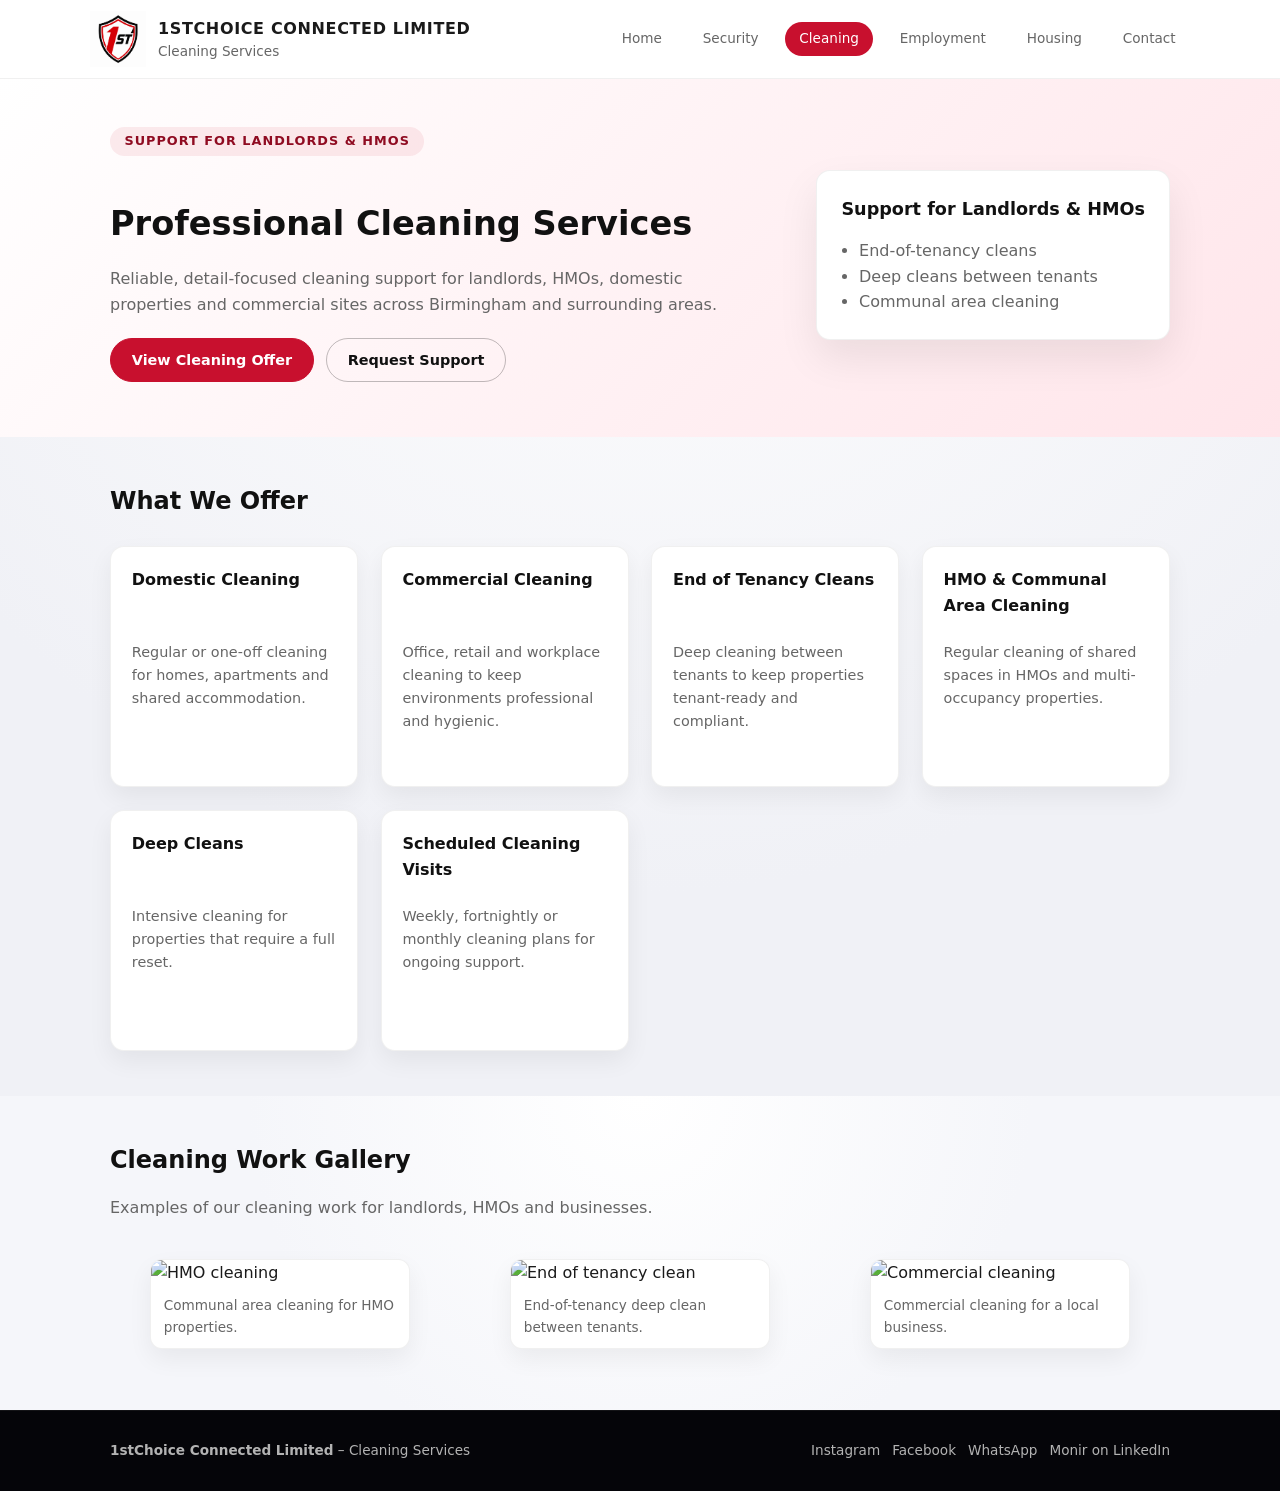
==== cleaning.html @ ad1d6f84 "Revise cleaning services page layout and content Updated cleaning.html to enhance content and struct" ====
<!DOCTYPE html>
<html lang="en">
<head>
    <meta charset="UTF-8">
    <title>Cleaning Services | 1stChoice Connected Limited</title>
    <meta name="viewport" content="width=device-width, initial-scale=1">
    <link rel="stylesheet" href="assets/style.css">
</head>
<body>
<header class="header">
    <div class="container header-inner">
        <a href="index.html" class="brand">
            <img src="assets/images/logo.png" alt="1stChoice Connected Limited Logo" class="brand-logo">
            <div class="brand-text">
                <span class="brand-title">1stChoice Connected Limited</span>
                <span class="brand-subtitle">Cleaning Services</span>
            </div>
        </a>
        <nav class="nav" id="nav">
            <a href="index.html" class="nav-link">Home</a>
            <a href="security.html" class="nav-link">Security</a>
            <a href="cleaning.html" class="nav-link active">Cleaning</a>
            <a href="employment.html" class="nav-link">Employment</a>
            <a href="housing.html" class="nav-link">Housing</a>
            <a href="index.html#contact" class="nav-link">Contact</a>
        </nav>
        <button class="nav-toggle" id="navToggle" aria-label="Toggle navigation">
            <span></span><span></span><span></span>
        </button>
    </div>
</header>

<section class="hero hero-cleaning fade-in">
    <div class="container hero-grid">
        <div class="hero-content">
            <span class="hero-tagline">Support for landlords & HMOs</span>
            <h1>Professional Cleaning Services</h1>
            <p>
                Reliable, detail-focused cleaning support for landlords, HMOs, domestic properties and commercial sites
                across Birmingham and surrounding areas.
            </p>
            <div class="hero-actions">
                <a href="#services" class="btn btn-primary">View Cleaning Offer</a>
                <a href="https://wa.me/447305692969?text=Hello%20I%20would%20like%20to%20discuss%20cleaning%20services" target="_blank" class="btn btn-outline">Request Support</a>
            </div>
        </div>
        <div class="hero-panel">
            <div class="hero-card">
                <h2>Support for Landlords & HMOs</h2>
                <ul>
                    <li>End-of-tenancy cleans</li>
                    <li>Deep cleans between tenants</li>
                    <li>Communal area cleaning</li>
                </ul>
            </div>
        </div>
    </div>
</section>

<section class="section" id="services">
    <div class="container">
        <h2 class="section-title">What We Offer</h2>
        <div class="cards-grid">
            <div class="card card-service">
                <h3>Domestic Cleaning</h3>
                <p>Regular or one-off cleaning for homes, apartments and shared accommodation.</p>
            </div>
            <div class="card card-service">
                <h3>Commercial Cleaning</h3>
                <p>Office, retail and workplace cleaning to keep environments professional and hygienic.</p>
            </div>
            <div class="card card-service">
                <h3>End of Tenancy Cleans</h3>
                <p>Deep cleaning between tenants to keep properties tenant-ready and compliant.</p>
            </div>
            <div class="card card-service">
                <h3>HMO & Communal Area Cleaning</h3>
                <p>Regular cleaning of shared spaces in HMOs and multi-occupancy properties.</p>
            </div>
            <div class="card card-service">
                <h3>Deep Cleans</h3>
                <p>Intensive cleaning for properties that require a full reset.</p>
            </div>
            <div class="card card-service">
                <h3>Scheduled Cleaning Visits</h3>
                <p>Weekly, fortnightly or monthly cleaning plans for ongoing support.</p>
            </div>
        </div>
    </div>
</section>

<section class="section section-alt">
    <div class="container">
        <h2 class="section-title">Cleaning Work Gallery</h2>
        <p class="section-text">Examples of our cleaning work for landlords, HMOs and businesses.</p>

        <div class="gallery-grid">
            <figure class="gallery-item">
                <img src="assets/images/cleaning-hmo-1.jpg" alt="HMO cleaning">
                <figcaption>Communal area cleaning for HMO properties.</figcaption>
            </figure>
            <figure class="gallery-item">
                <img src="assets/images/cleaning-end-tenancy-1.jpg" alt="End of tenancy clean">
                <figcaption>End-of-tenancy deep clean between tenants.</figcaption>
            </figure>
            <figure class="gallery-item">
                <img src="assets/images/cleaning-commercial-1.jpg" alt="Commercial cleaning">
                <figcaption>Commercial cleaning for a local business.</figcaption>
            </figure>
        </div>
    </div>
</section>

<footer class="footer">
    <div class="container footer-inner">
        <div>
            <strong>1stChoice Connected Limited</strong> – Cleaning Services
        </div>
        <div class="footer-links">
            <a href="https://www.instagram.com/1stchoiceconnected" target="_blank">Instagram</a>
            <a href="https://www.facebook.com/share/18r9tC6Mcq/?mibextid=wwXIfr" target="_blank">Facebook</a>
            <a href="https://wa.me/447305692969?text=Hello%20I%20would%20like%20to%20discuss%20cleaning%20services" target="_blank">WhatsApp</a>
            <a href="https://www.linkedin.com/in/monir-s-8a2424201" target="_blank">Monir on LinkedIn</a>
        </div>
    </div>
</footer>

<script src="assets/script.js"></script>
</body>
</html>
---- assets/style.css ----
/* =========================================================
   GLOBAL BASE
========================================================= */
* {
    box-sizing: border-box;
    transition: background-color 0.25s ease,
                color 0.25s ease,
                border-color 0.25s ease,
                box-shadow 0.25s ease,
                transform 0.15s ease;
}

:root {
    --red: #c8102e;
    --red-dark: #8f0b21;
    --black: #111111;
    --white: #ffffff;

    --bg-page: #f5f6fa;
    --bg-panel: #ffffff;
    --text-main: #1a1a1a;
    --text-muted: #666666;
}

/* Body */

body {
    margin: 0;
    font-family: system-ui, -apple-system, BlinkMacSystemFont, "Segoe UI", sans-serif;
    background: radial-gradient(circle at top, #ffffff 0, #f0f1f6 55%);
    color: var(--text-main);
    line-height: 1.6;
}

/* Links */

a {
    color: var(--red);
    text-decoration: none;
}

a:hover {
    text-decoration: underline;
}

/* Layout */

.container {
    width: 100%;
    max-width: 1100px;
    margin: 0 auto;
    padding: 0 1.25rem;
}

/* =========================================================
   HEADER + NAV
========================================================= */

.header {
    position: sticky;
    top: 0;
    z-index: 100;
    background: rgba(255, 255, 255, 0.96);
    backdrop-filter: blur(12px);
    border-bottom: 1px solid rgba(0, 0, 0, 0.06);
}

.header-inner {
    display: flex;
    align-items: center;
    justify-content: space-between;
    padding: 0.7rem 0;
}

.brand {
    display: flex;
    align-items: center;
    gap: 0.75rem;
    color: var(--text-main);
}

.brand-logo {
    height: 56px;
    width: auto;
}

.brand-text {
    display: flex;
    flex-direction: column;
}

.brand-title {
    font-weight: 700;
    font-size: 1rem;
    letter-spacing: 0.04em;
    text-transform: uppercase;
}

.brand-subtitle {
    font-size: 0.85rem;
    color: var(--text-muted);
}

/* Nav */

.nav {
    display: flex;
    gap: 0.75rem;
    align-items: center;
}

.nav-link {
    font-size: 0.85rem;
    padding: 0.4rem 0.9rem;
    border-radius: 999px;
    color: var(--text-muted);
}

.nav-link:hover {
    background: rgba(200, 16, 46, 0.08);
    color: var(--black);
    box-shadow: 0 4px 12px rgba(0, 0, 0, 0.06);
}

.nav-link.active {
    background: var(--red);
    color: #fff;
}

/* Nav toggle (mobile) */

.nav-toggle {
    display: none;
    width: 32px;
    height: 28px;
    border: none;
    background: none;
    padding: 0;
    cursor: pointer;
}

.nav-toggle span {
    display: block;
    height: 2px;
    background: var(--black);
    margin: 5px 0;
    border-radius: 999px;
}

/* =========================================================
   HERO
========================================================= */

.hero {
    padding: 3rem 0 3.4rem;
}

.hero-home {
    background: radial-gradient(circle at top left, #ffffff 0, #f5f6fa 55%);
}

.hero-security,
.hero-cleaning,
.hero-employment,
.hero-housing {
    background: linear-gradient(135deg, #ffffff, #ffe5ea);
}

.hero-grid {
    display: grid;
    grid-template-columns: minmax(0, 2fr) minmax(0, 1.3fr);
    gap: 2rem;
    align-items: center;
}

.hero-tagline {
    display: inline-block;
    margin-bottom: 0.8rem;
    padding: 0.25rem 0.9rem;
    border-radius: 999px;
    background: rgba(200, 16, 46, 0.08);
    color: var(--red-dark);
    font-size: 0.8rem;
    font-weight: 600;
    text-transform: uppercase;
    letter-spacing: 0.08em;
}

.hero-content h1 {
    font-size: 2.1rem;
    margin-bottom: 0.7rem;
    color: var(--black);
}

.hero-content p {
    color: var(--text-muted);
    margin-bottom: 1.3rem;
}

.hero-actions {
    display: flex;
    flex-wrap: wrap;
    gap: 0.75rem;
}

.hero-panel {
    display: flex;
    justify-content: flex-end;
}

.hero-card {
    background: var(--bg-panel);
    border-radius: 14px;
    padding: 1.5rem;
    border: 1px solid rgba(0, 0, 0, 0.06);
    box-shadow: 0 18px 40px rgba(0, 0, 0, 0.08);
    animation: floatCard 6s ease-in-out infinite;
}

.hero-card h2 {
    margin-top: 0;
    font-size: 1.1rem;
    color: var(--black);
}

.hero-card ul {
    padding-left: 1.1rem;
    margin: 0.5rem 0 0;
    color: var(--text-muted);
}

/* =========================================================
   BUTTONS
========================================================= */

.btn {
    display: inline-flex;
    align-items: center;
    justify-content: center;
    padding: 0.6rem 1.3rem;
    border-radius: 999px;
    font-size: 0.9rem;
    font-weight: 600;
    border: 1px solid transparent;
    cursor: pointer;
    text-decoration: none;
}

.btn-primary {
    background: var(--red);
    color: #fff;
    border-color: var(--red);
}

.btn-primary:hover {
    background: var(--red-dark);
    border-color: var(--red-dark);
    transform: translateY(-1px);
    box-shadow: 0 10px 24px rgba(200, 16, 46, 0.35);
}

.btn-outline {
    background: transparent;
    color: var(--black);
    border-color: rgba(0, 0, 0, 0.25);
}

.btn-outline:hover {
    background: rgba(0, 0, 0, 0.04);
}

/* =========================================================
   SECTIONS
========================================================= */

.section {
    padding: 2.8rem 0;
}

.section-alt {
    background: radial-gradient(circle at top, #ffffff 0, #f5f6fa 55%);
}

.section-contact {
    background: radial-gradient(circle at bottom, #ffffff 0, #f5f6fa 55%);
}

.section-title {
    margin-top: 0;
    margin-bottom: 0.9rem;
    font-size: 1.5rem;
    color: var(--black);
}

.section-subtitle {
    margin-top: 0;
    margin-bottom: 0.6rem;
    font-size: 1.15rem;
    color: var(--black);
}

.section-text {
    color: var(--text-muted);
    max-width: 720px;
}

/* =========================================================
   CARDS + CORE SERVICES
========================================================= */

.cards-grid {
    display: grid;
    grid-template-columns: repeat(auto-fit, minmax(240px, 1fr));
    gap: 1.4rem;
    margin-top: 1.6rem;
}

.card {
    background: var(--bg-panel);
    border-radius: 14px;
    padding: 1.3rem;
    border: 1px solid rgba(0, 0, 0, 0.06);
    box-shadow: 0 10px 24px rgba(0, 0, 0, 0.06);
}

.card-service {
    position: relative;
    display: flex;
    flex-direction: column;
    justify-content: space-between;
    min-height: 220px;
}

.card-service h3 {
    margin-top: 0;
    margin-bottom: 0.5rem;
    font-size: 1rem;
    color: var(--black);
}

.card-service p {
    color: var(--text-muted);
    font-size: 0.9rem;
    min-height: 110px;
}

.card:hover {
    transform: translateY(-3px);
    box-shadow: 0 18px 40px rgba(0, 0, 0, 0.12);
    border-color: var(--red);
}

.card-tag {
    position: absolute;
    top: 0.9rem;
    right: 0.9rem;
    font-size: 0.7rem;
    text-transform: uppercase;
    letter-spacing: 0.08em;
    padding: 0.2rem 0.6rem;
    border-radius: 999px;
    background: rgba(200, 16, 46, 0.08);
    color: var(--red-dark);
}

.card-link {
    display: inline-block;
    margin-top: 0.8rem;
    font-size: 0.85rem;
    font-weight: 600;
    color: var(--red);
}

/* =========================================================
   LISTS + COLUMNS
========================================================= */

.columns {
    display: grid;
    grid-template-columns: repeat(auto-fit, minmax(260px, 1fr));
    gap: 1.4rem;
}

.check-list {
    list-style: none;
    padding-left: 0;
    margin: 0.4rem 0 0;
}

.check-list li {
    position: relative;
    padding-left: 1.4rem;
    margin-bottom: 0.4rem;
    color: var(--text-muted);
}

.check-list li::before {
    content: "✓";
    position: absolute;
    left: 0;
    top: 0;
    color: var(--red);
    font-weight: 700;
}

/* =========================================================
   CONTACT GRID + FORM
========================================================= */

.contact-grid {
    display: grid;
    grid-template-columns: minmax(0, 1.4fr) minmax(0, 1.2fr);
    gap: 2rem;
    align-items: flex-start;
}

.contact-list {
    list-style: none;
    padding-left: 0;
    margin-top: 0.6rem;
}

.contact-list li {
    margin-bottom: 0.4rem;
    color: var(--text-muted);
}

.contact-form label {
    display: block;
    font-size: 0.85rem;
    margin-bottom: 0.7rem;
    color: var(--text-muted);
}

.contact-form input,
.contact-form select,
.contact-form textarea {
    width: 100%;
    padding: 0.5rem 0.7rem;
    border-radius: 8px;
    border: 1px solid rgba(0, 0, 0, 0.12);
    background: #ffffff;
    color: var(--text-main);
    font-size: 0.9rem;
    margin-top: 0.2rem;
}

.contact-form textarea {
    resize: vertical;
}

/* =========================================================
   GALLERY
========================================================= */

.gallery-grid {
    display: grid;
    grid-template-columns: repeat(auto-fit, minmax(230px, 1fr));
    gap: 1.25rem;
    margin-top: 1.4rem;
}

.gallery-item {
    background: var(--bg-panel);
    border-radius: 12px;
    overflow: hidden;
    border: 1px solid rgba(0, 0, 0, 0.06);
    box-shadow: 0 10px 24px rgba(0, 0, 0, 0.06);
}

.gallery-item img {
    width: 100%;
    display: block;
}

.gallery-item figcaption {
    padding: 0.6rem 0.8rem;
    font-size: 0.85rem;
    color: var(--text-muted);
}

/* =========================================================
   REVIEWS
========================================================= */

.reviews-grid {
    display: grid;
    grid-template-columns: repeat(auto-fit, minmax(240px, 1fr));
    gap: 1.4rem;
    margin-top: 1.6rem;
}

.review-card {
    background: var(--bg-panel);
    border-radius: 12px;
    padding: 1.2rem;
    border: 1px solid rgba(0, 0, 0, 0.06);
    box-shadow: 0 10px 24px rgba(0, 0, 0, 0.06);
    display: block;
    text-decoration: none;
}

.review-card:hover {
    transform: translateY(-3px);
    box-shadow: 0 18px 40px rgba(0, 0, 0, 0.12);
    border-color: var(--red);
}

.review-stars {
    font-size: 1.1rem;
    color: #ffd700;
    margin-bottom: 0.4rem;
}

.review-text {
    color: var(--text-muted);
    font-size: 0.9rem;
    margin-bottom: 0.6rem;
}

.review-author {
    font-size: 0.85rem;
    color: var(--text-main);
    opacity: 0.85;
}

/* =========================================================
   FOOTER
========================================================= */

.footer {
    background: #050509;
    border-top: 1px solid rgba(255, 255, 255, 0.06);
    padding: 1.8rem 0;
    font-size: 0.85rem;
}

.footer-inner {
    display: flex;
    align-items: center;
    justify-content: space-between;
    gap: 1rem;
    color: #b3b3b3;
}

.footer-links {
    display: flex;
    flex-wrap: wrap;
    gap: 0.75rem;
}

.footer-links a {
    color: #b3b3b3;
    font-size: 0.85rem;
}

/* =========================================================
   ANIMATIONS
========================================================= */

.fade-in {
    opacity: 0;
    transform: translateY(20px);
    animation: fadeInUp 0.8s ease forwards;
}

@keyframes fadeInUp {
    to {
        opacity: 1;
        transform: translateY(0);
    }
}

@keyframes floatCard {
    0% { transform: translateY(0); }
    50% { transform: translateY(-4px); }
    100% { transform: translateY(0); }
}

/* =========================================================
   RESPONSIVE
========================================================= */

@media (max-width: 900px) {
    .hero-grid {
        grid-template-columns: 1fr;
    }

    .hero-panel {
        justify-content: flex-start;
        margin-top: 1.4rem;
    }

    .contact-grid {
        grid-template-columns: 1fr;
    }

    .footer-inner {
        flex-direction: column;
        align-items: flex-start;
    }
}

@media (max-width: 720px) {
    .nav {
        position: absolute;
        top: 56px;
        right: 0;
        background: rgba(255, 255, 255, 0.98);
        flex-direction: column;
        padding: 0.6rem 1rem 0.8rem;
        display: none;
        box-shadow: 0 10px 24px rgba(0, 0, 0, 0.12);
    }

    .nav.open {
        display: flex;
    }

    .nav-toggle {
        display: inline-block;
    }
}
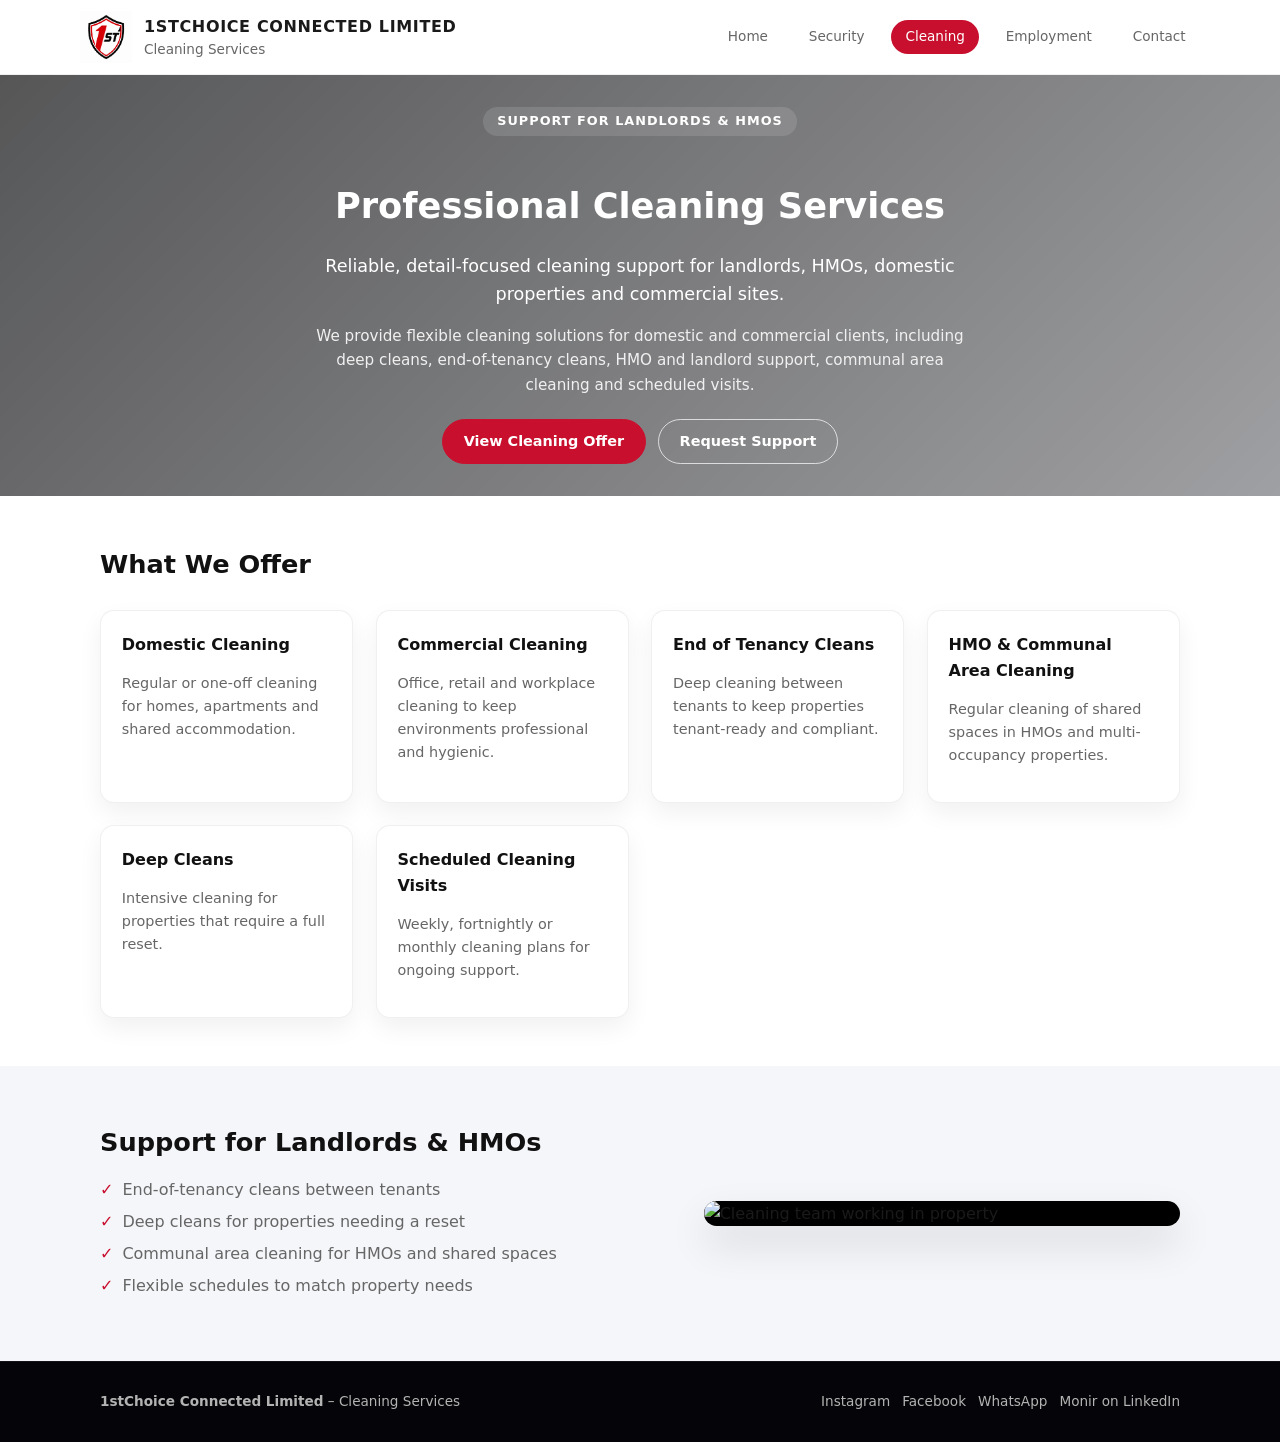
==== commit d41b1536: "Revamp cleaning.html layout and content Updated the cleaning.html file to enhance the layout and con" ====
--- a/cleaning.html
+++ b/cleaning.html
@@ -21,7 +21,6 @@
             <a href="security.html" class="nav-link">Security</a>
             <a href="cleaning.html" class="nav-link active">Cleaning</a>
             <a href="employment.html" class="nav-link">Employment</a>
-            <a href="housing.html" class="nav-link">Housing</a>
             <a href="index.html#contact" class="nav-link">Contact</a>
         </nav>
         <button class="nav-toggle" id="navToggle" aria-label="Toggle navigation">
@@ -30,34 +29,24 @@
     </div>
 </header>
 
-<section class="hero hero-cleaning fade-in">
-    <div class="container hero-grid">
-        <div class="hero-content">
-            <span class="hero-tagline">Support for landlords & HMOs</span>
-            <h1>Professional Cleaning Services</h1>
-            <p>
-                Reliable, detail-focused cleaning support for landlords, HMOs, domestic properties and commercial sites
-                across Birmingham and surrounding areas.
-            </p>
-            <div class="hero-actions">
-                <a href="#services" class="btn btn-primary">View Cleaning Offer</a>
-                <a href="https://wa.me/447305692969?text=Hello%20I%20would%20like%20to%20discuss%20cleaning%20services" target="_blank" class="btn btn-outline">Request Support</a>
-            </div>
-        </div>
-        <div class="hero-panel">
-            <div class="hero-card">
-                <h2>Support for Landlords & HMOs</h2>
-                <ul>
-                    <li>End-of-tenancy cleans</li>
-                    <li>Deep cleans between tenants</li>
-                    <li>Communal area cleaning</li>
-                </ul>
-            </div>
+<section class="hero-banner fade-in" style="background-image: url('assets/images/cleaning-hero.jpg');">
+    <div class="hero-overlay"></div>
+    <div class="hero-content">
+        <span class="hero-tagline">Support for landlords & HMOs</span>
+        <h1 class="hero-title">Professional Cleaning Services</h1>
+        <p class="hero-subtitle">Reliable, detail-focused cleaning support for landlords, HMOs, domestic properties and commercial sites.</p>
+        <p class="hero-text">
+            We provide flexible cleaning solutions for domestic and commercial clients, including deep cleans, end-of-tenancy
+            cleans, HMO and landlord support, communal area cleaning and scheduled visits.
+        </p>
+        <div class="hero-actions">
+            <a href="#services" class="btn btn-primary">View Cleaning Offer</a>
+            <a href="https://wa.me/447305692969?text=Hello%20I%20would%20like%20to%20discuss%20cleaning%20services" target="_blank" class="btn btn-outline">Request Support</a>
         </div>
     </div>
 </section>
 
-<section class="section" id="services">
+<section class="section section-light" id="services">
     <div class="container">
         <h2 class="section-title">What We Offer</h2>
         <div class="cards-grid">
@@ -89,24 +78,19 @@
     </div>
 </section>
 
-<section class="section section-alt">
-    <div class="container">
-        <h2 class="section-title">Cleaning Work Gallery</h2>
-        <p class="section-text">Examples of our cleaning work for landlords, HMOs and businesses.</p>
-
-        <div class="gallery-grid">
-            <figure class="gallery-item">
-                <img src="assets/images/cleaning-hmo-1.jpg" alt="HMO cleaning">
-                <figcaption>Communal area cleaning for HMO properties.</figcaption>
-            </figure>
-            <figure class="gallery-item">
-                <img src="assets/images/cleaning-end-tenancy-1.jpg" alt="End of tenancy clean">
-                <figcaption>End-of-tenancy deep clean between tenants.</figcaption>
-            </figure>
-            <figure class="gallery-item">
-                <img src="assets/images/cleaning-commercial-1.jpg" alt="Commercial cleaning">
-                <figcaption>Commercial cleaning for a local business.</figcaption>
-            </figure>
+<section class="section section-soft">
+    <div class="container banner-block">
+        <div class="banner-text">
+            <h2 class="section-title">Support for Landlords & HMOs</h2>
+            <ul class="check-list">
+                <li>End-of-tenancy cleans between tenants</li>
+                <li>Deep cleans for properties needing a reset</li>
+                <li>Communal area cleaning for HMOs and shared spaces</li>
+                <li>Flexible schedules to match property needs</li>
+            </ul>
+        </div>
+        <div class="banner-image">
+            <img src="assets/images/cleaning-main.jpg" alt="Cleaning team working in property">
         </div>
     </div>
 </section>
--- a/assets/style.css
+++ b/assets/style.css
@@ -22,17 +22,13 @@
     --text-muted: #666666;
 }
 
-/* Body */
-
 body {
     margin: 0;
     font-family: system-ui, -apple-system, BlinkMacSystemFont, "Segoe UI", sans-serif;
-    background: radial-gradient(circle at top, #ffffff 0, #f0f1f6 55%);
+    background: #f5f6fa;
     color: var(--text-main);
     line-height: 1.6;
 }
-
-/* Links */
 
 a {
     color: var(--red);
@@ -43,11 +39,9 @@
     text-decoration: underline;
 }
 
-/* Layout */
-
 .container {
     width: 100%;
-    max-width: 1100px;
+    max-width: 1120px;
     margin: 0 auto;
     padding: 0 1.25rem;
 }
@@ -80,7 +74,7 @@
 }
 
 .brand-logo {
-    height: 56px;
+    height: 52px;
     width: auto;
 }
 
@@ -101,8 +95,6 @@
     color: var(--text-muted);
 }
 
-/* Nav */
-
 .nav {
     display: flex;
     gap: 0.75rem;
@@ -126,8 +118,6 @@
     background: var(--red);
     color: #fff;
 }
-
-/* Nav toggle (mobile) */
 
 .nav-toggle {
     display: none;
@@ -148,29 +138,33 @@
 }
 
 /* =========================================================
-   HERO
-========================================================= */
-
-.hero {
-    padding: 3rem 0 3.4rem;
-}
-
-.hero-home {
-    background: radial-gradient(circle at top left, #ffffff 0, #f5f6fa 55%);
-}
-
-.hero-security,
-.hero-cleaning,
-.hero-employment,
-.hero-housing {
-    background: linear-gradient(135deg, #ffffff, #ffe5ea);
-}
-
-.hero-grid {
-    display: grid;
-    grid-template-columns: minmax(0, 2fr) minmax(0, 1.3fr);
-    gap: 2rem;
-    align-items: center;
+   HERO BANNER (GODADDY STYLE)
+========================================================= */
+
+.hero-banner {
+    position: relative;
+    width: 100%;
+    min-height: 380px;
+    background-image: url("assets/images/hero-main.jpg"); /* YOU WILL REPLACE THIS IMAGE */
+    background-size: cover;
+    background-position: center;
+    display: flex;
+    align-items: center;
+    justify-content: center;
+    color: #ffffff;
+}
+
+.hero-overlay {
+    position: absolute;
+    inset: 0;
+    background: linear-gradient(135deg, rgba(0, 0, 0, 0.65), rgba(0, 0, 0, 0.35));
+}
+
+.hero-content {
+    position: relative;
+    max-width: 720px;
+    text-align: center;
+    padding: 2rem 1.5rem;
 }
 
 .hero-tagline {
@@ -178,55 +172,35 @@
     margin-bottom: 0.8rem;
     padding: 0.25rem 0.9rem;
     border-radius: 999px;
-    background: rgba(200, 16, 46, 0.08);
-    color: var(--red-dark);
+    background: rgba(255, 255, 255, 0.12);
+    color: #ffffff;
     font-size: 0.8rem;
     font-weight: 600;
     text-transform: uppercase;
     letter-spacing: 0.08em;
 }
 
-.hero-content h1 {
-    font-size: 2.1rem;
-    margin-bottom: 0.7rem;
-    color: var(--black);
-}
-
-.hero-content p {
-    color: var(--text-muted);
-    margin-bottom: 1.3rem;
+.hero-title {
+    font-size: 2.2rem;
+    margin-bottom: 0.4rem;
+}
+
+.hero-subtitle {
+    font-size: 1.1rem;
+    margin-bottom: 1rem;
+}
+
+.hero-text {
+    font-size: 0.95rem;
+    margin-bottom: 1.4rem;
+    color: #f0f0f0;
 }
 
 .hero-actions {
     display: flex;
     flex-wrap: wrap;
+    justify-content: center;
     gap: 0.75rem;
-}
-
-.hero-panel {
-    display: flex;
-    justify-content: flex-end;
-}
-
-.hero-card {
-    background: var(--bg-panel);
-    border-radius: 14px;
-    padding: 1.5rem;
-    border: 1px solid rgba(0, 0, 0, 0.06);
-    box-shadow: 0 18px 40px rgba(0, 0, 0, 0.08);
-    animation: floatCard 6s ease-in-out infinite;
-}
-
-.hero-card h2 {
-    margin-top: 0;
-    font-size: 1.1rem;
-    color: var(--black);
-}
-
-.hero-card ul {
-    padding-left: 1.1rem;
-    margin: 0.5rem 0 0;
-    color: var(--text-muted);
 }
 
 /* =========================================================
@@ -261,12 +235,12 @@
 
 .btn-outline {
     background: transparent;
-    color: var(--black);
-    border-color: rgba(0, 0, 0, 0.25);
+    color: #ffffff;
+    border-color: rgba(255, 255, 255, 0.7);
 }
 
 .btn-outline:hover {
-    background: rgba(0, 0, 0, 0.04);
+    background: rgba(255, 255, 255, 0.12);
 }
 
 /* =========================================================
@@ -274,21 +248,21 @@
 ========================================================= */
 
 .section {
-    padding: 2.8rem 0;
-}
-
-.section-alt {
-    background: radial-gradient(circle at top, #ffffff 0, #f5f6fa 55%);
-}
-
-.section-contact {
-    background: radial-gradient(circle at bottom, #ffffff 0, #f5f6fa 55%);
+    padding: 3rem 0;
+}
+
+.section-light {
+    background: #ffffff;
+}
+
+.section-soft {
+    background: #f5f6fa;
 }
 
 .section-title {
     margin-top: 0;
     margin-bottom: 0.9rem;
-    font-size: 1.5rem;
+    font-size: 1.6rem;
     color: var(--black);
 }
 
@@ -301,11 +275,42 @@
 
 .section-text {
     color: var(--text-muted);
-    max-width: 720px;
-}
-
-/* =========================================================
-   CARDS + CORE SERVICES
+    max-width: 760px;
+}
+
+/* =========================================================
+   IMAGE + TEXT BLOCKS (CORPORATE STYLE)
+========================================================= */
+
+.banner-block {
+    display: grid;
+    grid-template-columns: minmax(0, 1.2fr) minmax(0, 1fr);
+    gap: 2rem;
+    align-items: center;
+}
+
+.banner-block.reverse {
+    grid-template-columns: minmax(0, 1fr) minmax(0, 1.2fr);
+}
+
+.banner-image {
+    border-radius: 16px;
+    overflow: hidden;
+    box-shadow: 0 18px 40px rgba(0, 0, 0, 0.12);
+    background: #000;
+}
+
+.banner-image img {
+    width: 100%;
+    display: block;
+}
+
+.banner-text {
+    padding: 0.5rem 0;
+}
+
+/* =========================================================
+   SERVICE CARDS
 ========================================================= */
 
 .cards-grid {
@@ -323,14 +328,6 @@
     box-shadow: 0 10px 24px rgba(0, 0, 0, 0.06);
 }
 
-.card-service {
-    position: relative;
-    display: flex;
-    flex-direction: column;
-    justify-content: space-between;
-    min-height: 220px;
-}
-
 .card-service h3 {
     margin-top: 0;
     margin-bottom: 0.5rem;
@@ -341,7 +338,6 @@
 .card-service p {
     color: var(--text-muted);
     font-size: 0.9rem;
-    min-height: 110px;
 }
 
 .card:hover {
@@ -350,36 +346,9 @@
     border-color: var(--red);
 }
 
-.card-tag {
-    position: absolute;
-    top: 0.9rem;
-    right: 0.9rem;
-    font-size: 0.7rem;
-    text-transform: uppercase;
-    letter-spacing: 0.08em;
-    padding: 0.2rem 0.6rem;
-    border-radius: 999px;
-    background: rgba(200, 16, 46, 0.08);
-    color: var(--red-dark);
-}
-
-.card-link {
-    display: inline-block;
-    margin-top: 0.8rem;
-    font-size: 0.85rem;
-    font-weight: 600;
-    color: var(--red);
-}
-
-/* =========================================================
-   LISTS + COLUMNS
-========================================================= */
-
-.columns {
-    display: grid;
-    grid-template-columns: repeat(auto-fit, minmax(260px, 1fr));
-    gap: 1.4rem;
-}
+/* =========================================================
+   CHECK LISTS
+========================================================= */
 
 .check-list {
     list-style: none;
@@ -404,12 +373,12 @@
 }
 
 /* =========================================================
-   CONTACT GRID + FORM
+   CONTACT + FORM
 ========================================================= */
 
 .contact-grid {
     display: grid;
-    grid-template-columns: minmax(0, 1.4fr) minmax(0, 1.2fr);
+    grid-template-columns: minmax(0, 1.3fr) minmax(0, 1.1fr);
     gap: 2rem;
     align-items: flex-start;
 }
@@ -450,37 +419,7 @@
 }
 
 /* =========================================================
-   GALLERY
-========================================================= */
-
-.gallery-grid {
-    display: grid;
-    grid-template-columns: repeat(auto-fit, minmax(230px, 1fr));
-    gap: 1.25rem;
-    margin-top: 1.4rem;
-}
-
-.gallery-item {
-    background: var(--bg-panel);
-    border-radius: 12px;
-    overflow: hidden;
-    border: 1px solid rgba(0, 0, 0, 0.06);
-    box-shadow: 0 10px 24px rgba(0, 0, 0, 0.06);
-}
-
-.gallery-item img {
-    width: 100%;
-    display: block;
-}
-
-.gallery-item figcaption {
-    padding: 0.6rem 0.8rem;
-    font-size: 0.85rem;
-    color: var(--text-muted);
-}
-
-/* =========================================================
-   REVIEWS
+   REVIEWS (CARDS)
 ========================================================= */
 
 .reviews-grid {
@@ -571,24 +510,14 @@
     }
 }
 
-@keyframes floatCard {
-    0% { transform: translateY(0); }
-    50% { transform: translateY(-4px); }
-    100% { transform: translateY(0); }
-}
-
 /* =========================================================
    RESPONSIVE
 ========================================================= */
 
 @media (max-width: 900px) {
-    .hero-grid {
+    .banner-block,
+    .banner-block.reverse {
         grid-template-columns: 1fr;
-    }
-
-    .hero-panel {
-        justify-content: flex-start;
-        margin-top: 1.4rem;
     }
 
     .contact-grid {
@@ -620,4 +549,12 @@
     .nav-toggle {
         display: inline-block;
     }
-}
+
+    .hero-content {
+        padding: 1.5rem 1rem;
+    }
+
+    .hero-title {
+        font-size: 1.8rem;
+    }
+}
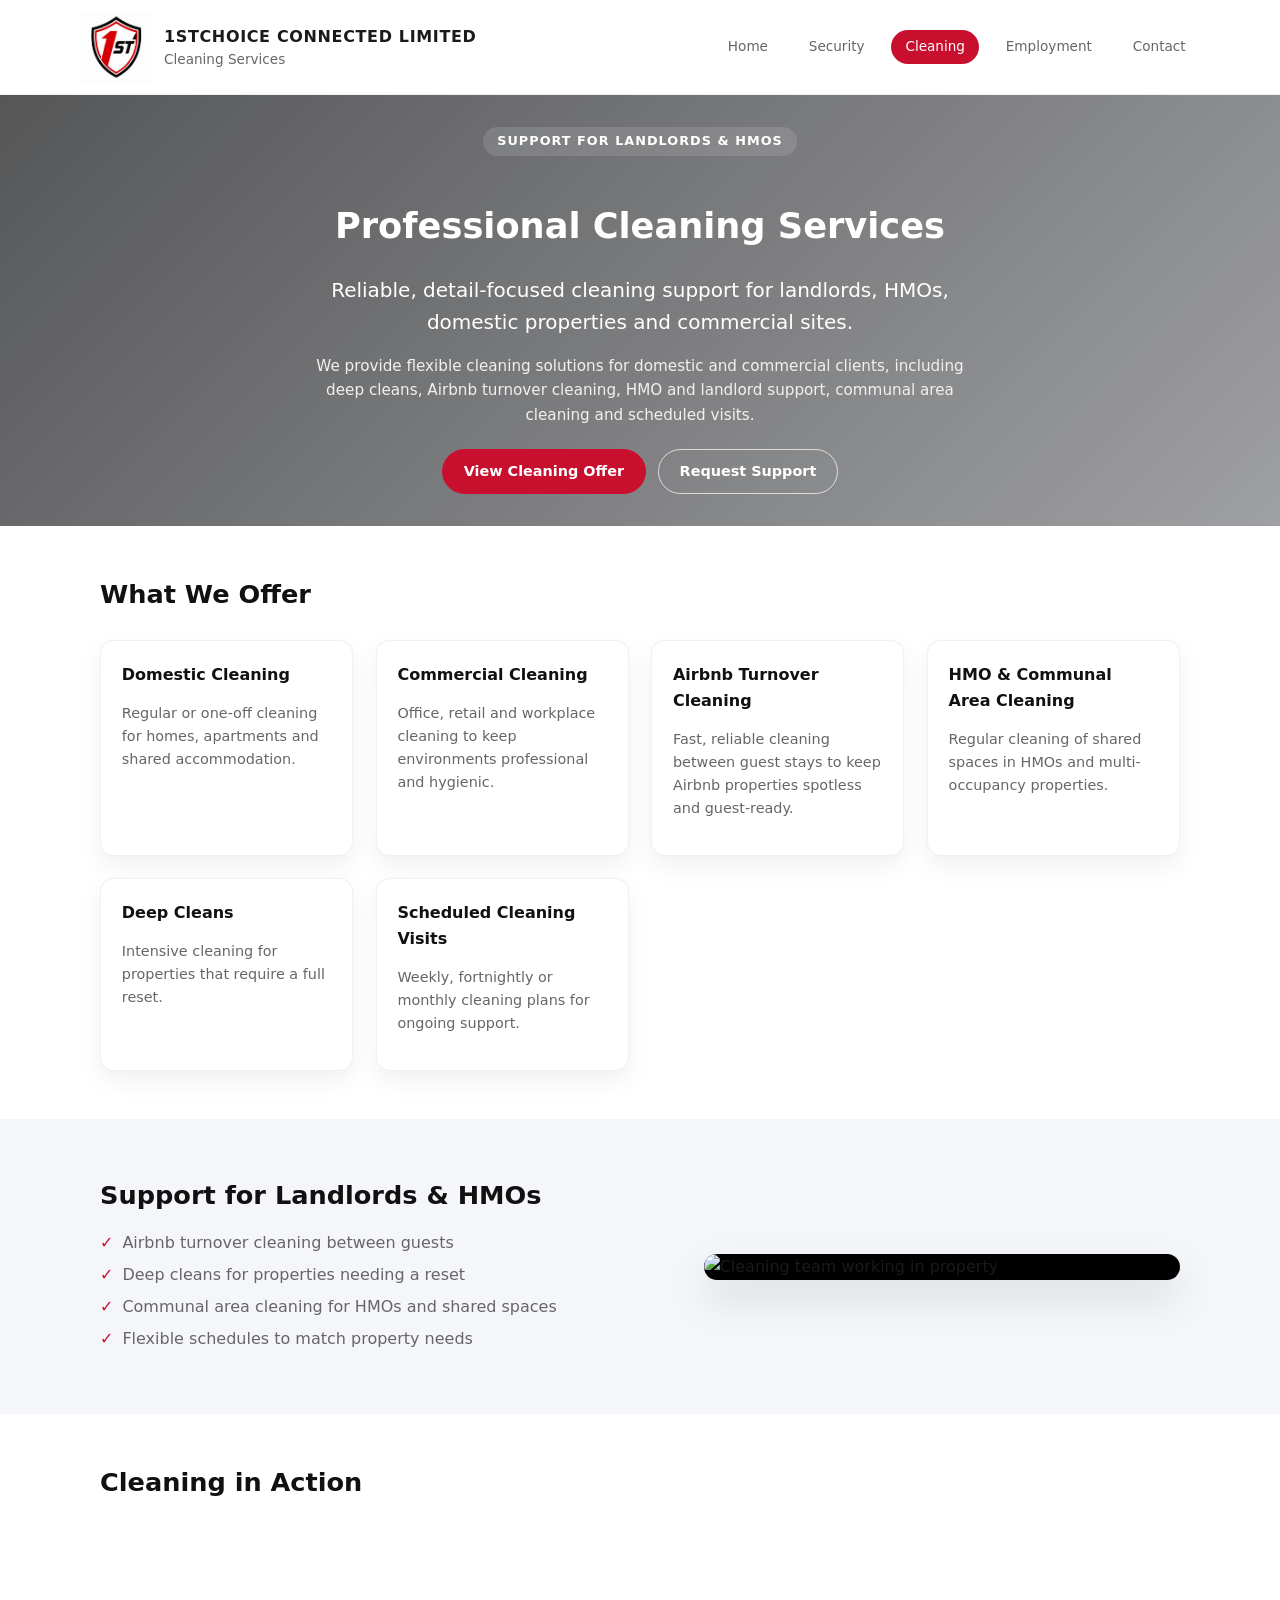
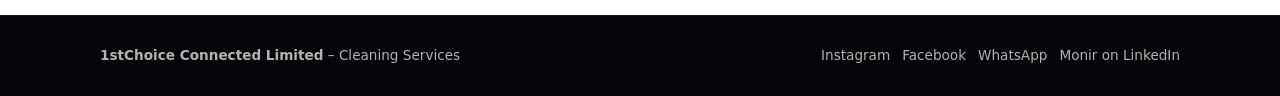
==== commit 1f0d3a9d: "Add Airbnb turnover cleaning service to page Updated cleaning services page to include Airbnb turnov" ====
--- a/cleaning.html
+++ b/cleaning.html
@@ -7,6 +7,8 @@
     <link rel="stylesheet" href="assets/style.css">
 </head>
 <body>
+
+<!-- HEADER -->
 <header class="header">
     <div class="container header-inner">
         <a href="index.html" class="brand">
@@ -16,6 +18,7 @@
                 <span class="brand-subtitle">Cleaning Services</span>
             </div>
         </a>
+
         <nav class="nav" id="nav">
             <a href="index.html" class="nav-link">Home</a>
             <a href="security.html" class="nav-link">Security</a>
@@ -23,22 +26,29 @@
             <a href="employment.html" class="nav-link">Employment</a>
             <a href="index.html#contact" class="nav-link">Contact</a>
         </nav>
+
         <button class="nav-toggle" id="navToggle" aria-label="Toggle navigation">
             <span></span><span></span><span></span>
         </button>
     </div>
 </header>
 
+<!-- HERO BANNER -->
 <section class="hero-banner fade-in" style="background-image: url('assets/images/cleaning-hero.jpg');">
     <div class="hero-overlay"></div>
+
     <div class="hero-content">
         <span class="hero-tagline">Support for landlords & HMOs</span>
+
         <h1 class="hero-title">Professional Cleaning Services</h1>
+
         <p class="hero-subtitle">Reliable, detail-focused cleaning support for landlords, HMOs, domestic properties and commercial sites.</p>
+
         <p class="hero-text">
-            We provide flexible cleaning solutions for domestic and commercial clients, including deep cleans, end-of-tenancy
-            cleans, HMO and landlord support, communal area cleaning and scheduled visits.
+            We provide flexible cleaning solutions for domestic and commercial clients, including deep cleans, Airbnb turnover
+            cleaning, HMO and landlord support, communal area cleaning and scheduled visits.
         </p>
+
         <div class="hero-actions">
             <a href="#services" class="btn btn-primary">View Cleaning Offer</a>
             <a href="https://wa.me/447305692969?text=Hello%20I%20would%20like%20to%20discuss%20cleaning%20services" target="_blank" class="btn btn-outline">Request Support</a>
@@ -46,60 +56,88 @@
     </div>
 </section>
 
+<!-- CLEANING SERVICES -->
 <section class="section section-light" id="services">
     <div class="container">
         <h2 class="section-title">What We Offer</h2>
+
         <div class="cards-grid">
+
             <div class="card card-service">
                 <h3>Domestic Cleaning</h3>
                 <p>Regular or one-off cleaning for homes, apartments and shared accommodation.</p>
             </div>
+
             <div class="card card-service">
                 <h3>Commercial Cleaning</h3>
                 <p>Office, retail and workplace cleaning to keep environments professional and hygienic.</p>
             </div>
+
+            <!-- ⭐ UPDATED (Monir request) -->
             <div class="card card-service">
-                <h3>End of Tenancy Cleans</h3>
-                <p>Deep cleaning between tenants to keep properties tenant-ready and compliant.</p>
+                <h3>Airbnb Turnover Cleaning</h3>
+                <p>Fast, reliable cleaning between guest stays to keep Airbnb properties spotless and guest-ready.</p>
             </div>
+
             <div class="card card-service">
                 <h3>HMO & Communal Area Cleaning</h3>
                 <p>Regular cleaning of shared spaces in HMOs and multi-occupancy properties.</p>
             </div>
+
             <div class="card card-service">
                 <h3>Deep Cleans</h3>
                 <p>Intensive cleaning for properties that require a full reset.</p>
             </div>
+
             <div class="card card-service">
                 <h3>Scheduled Cleaning Visits</h3>
                 <p>Weekly, fortnightly or monthly cleaning plans for ongoing support.</p>
             </div>
+
         </div>
     </div>
 </section>
 
+<!-- LANDLORD & HMO SUPPORT -->
 <section class="section section-soft">
     <div class="container banner-block">
         <div class="banner-text">
             <h2 class="section-title">Support for Landlords & HMOs</h2>
+
             <ul class="check-list">
-                <li>End-of-tenancy cleans between tenants</li>
+                <li>Airbnb turnover cleaning between guests</li>
                 <li>Deep cleans for properties needing a reset</li>
                 <li>Communal area cleaning for HMOs and shared spaces</li>
                 <li>Flexible schedules to match property needs</li>
             </ul>
         </div>
+
         <div class="banner-image">
             <img src="assets/images/cleaning-main.jpg" alt="Cleaning team working in property">
         </div>
     </div>
 </section>
 
+<!-- IMAGE BLOCKS ABOVE FOOTER -->
+<section class="section section-light">
+    <div class="container">
+        <h2 class="section-title">Cleaning in Action</h2>
+
+        <div class="image-blocks">
+            <img src="assets/images/cleaning-img1.jpg" alt="">
+            <img src="assets/images/cleaning-img2.jpg" alt="">
+            <img src="assets/images/cleaning-img3.jpg" alt="">
+        </div>
+    </div>
+</section>
+
+<!-- FOOTER -->
 <footer class="footer">
     <div class="container footer-inner">
         <div>
             <strong>1stChoice Connected Limited</strong> – Cleaning Services
         </div>
+
         <div class="footer-links">
             <a href="https://www.instagram.com/1stchoiceconnected" target="_blank">Instagram</a>
             <a href="https://www.facebook.com/share/18r9tC6Mcq/?mibextid=wwXIfr" target="_blank">Facebook</a>
--- a/assets/style.css
+++ b/assets/style.css
@@ -73,8 +73,9 @@
     color: var(--text-main);
 }
 
+/* ⭐ Bigger logo (Monir request) */
 .brand-logo {
-    height: 52px;
+    height: 72px;
     width: auto;
 }
 
@@ -145,7 +146,7 @@
     position: relative;
     width: 100%;
     min-height: 380px;
-    background-image: url("assets/images/hero-main.jpg"); /* YOU WILL REPLACE THIS IMAGE */
+    background-image: url("assets/images/hero-main.jpg");
     background-size: cover;
     background-position: center;
     display: flex;
@@ -185,9 +186,12 @@
     margin-bottom: 0.4rem;
 }
 
+/* ⭐ Subheading overlay (Monir request) */
 .hero-subtitle {
-    font-size: 1.1rem;
+    font-size: 1.25rem;
     margin-bottom: 1rem;
+    color: #ffffff;
+    font-weight: 500;
 }
 
 .hero-text {
@@ -464,6 +468,38 @@
 }
 
 /* =========================================================
+   IMAGE BLOCKS ABOVE FOOTER (Monir request)
+========================================================= */
+
+.image-blocks {
+    display: grid;
+    grid-template-columns: repeat(auto-fit, minmax(260px, 1fr));
+    gap: 1.4rem;
+    margin: 2rem 0;
+}
+
+.image-blocks img {
+    width: 100%;
+    border-radius: 14px;
+    box-shadow: 0 10px 24px rgba(0,0,0,0.12);
+}
+
+/* =========================================================
+   ACCREDITATION STRIP (IPSA + ISO)
+========================================================= */
+
+.accreditation-strip {
+    text-align: center;
+    padding: 2rem 0;
+}
+
+.accreditation-strip img {
+    height: 80px;
+    margin: 0 1rem;
+    object-fit: contain;
+}
+
+/* =========================================================
    FOOTER
 ========================================================= */
 
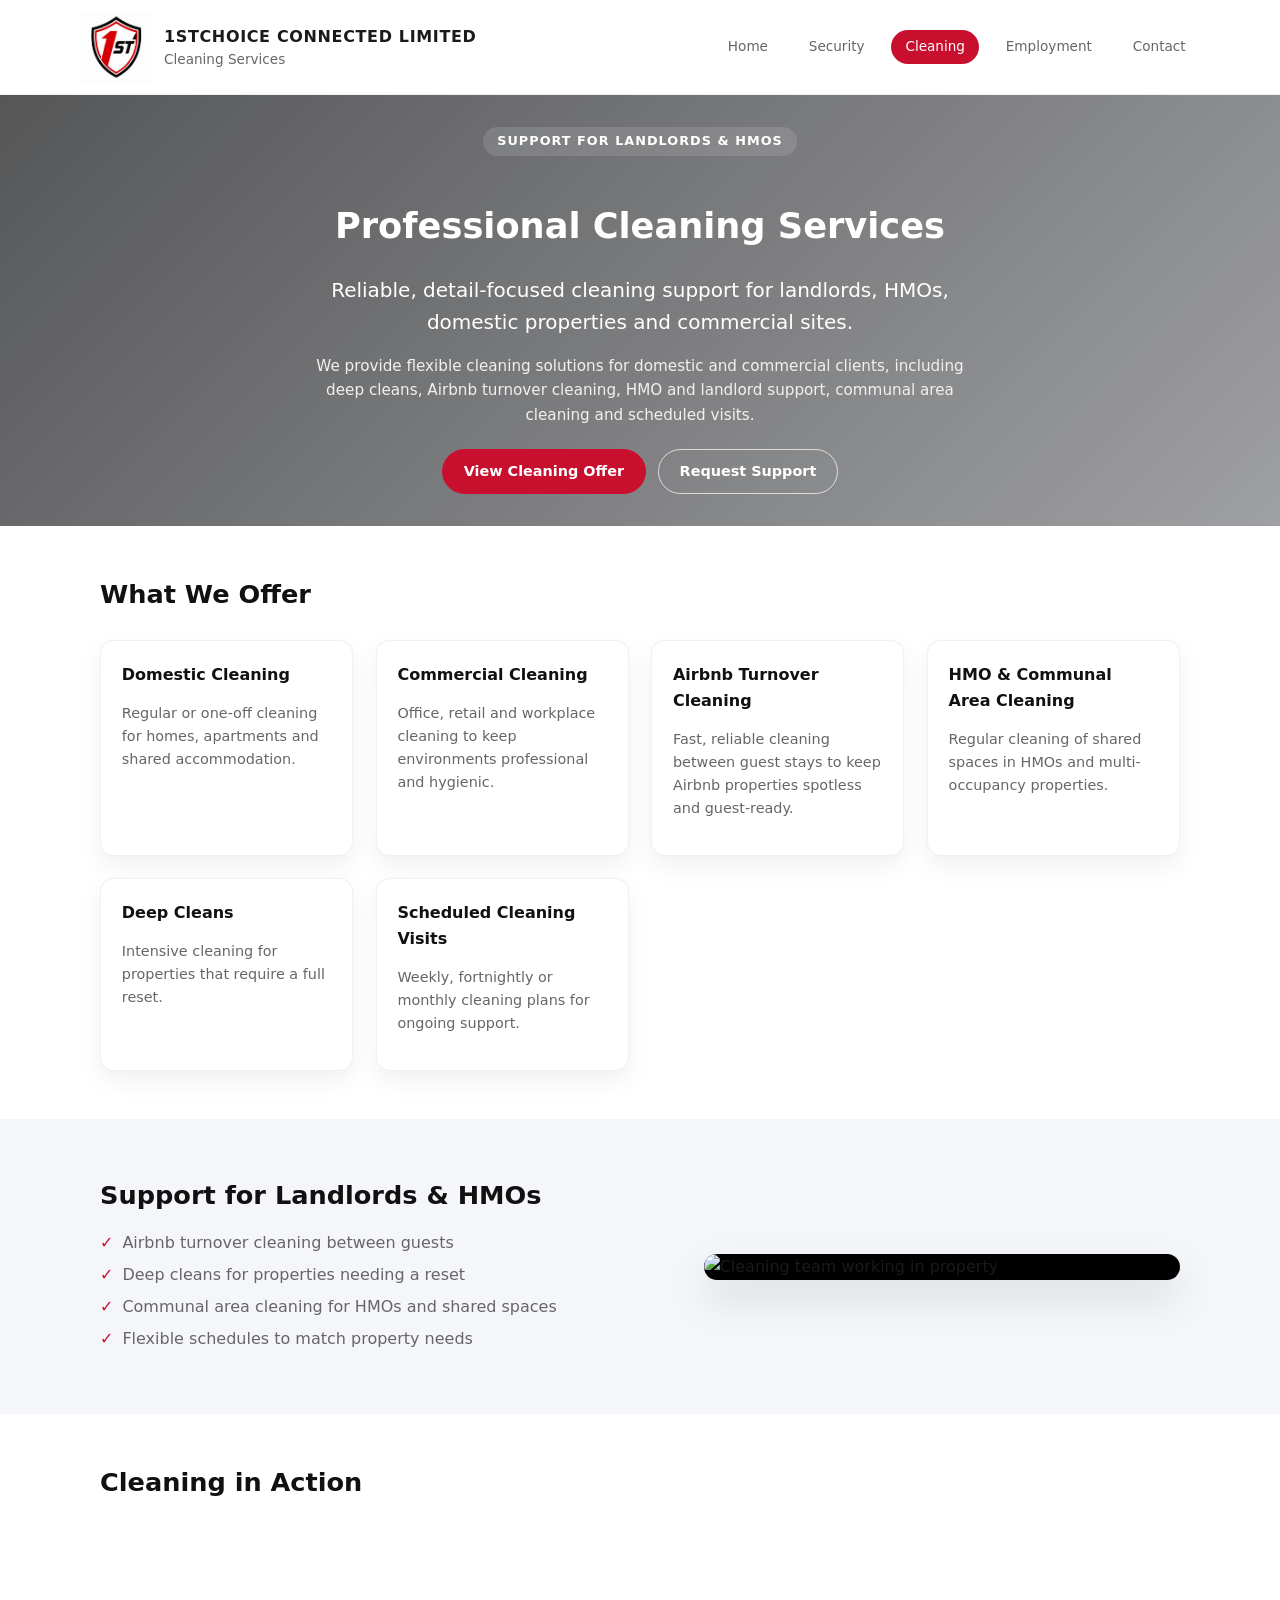
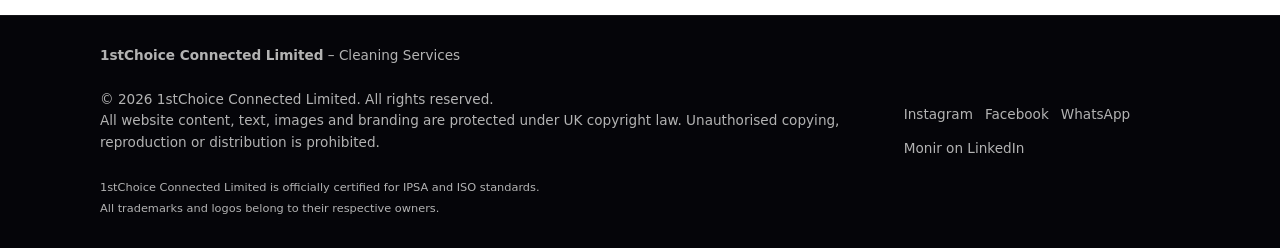
==== commit c819dc7b: "Add copyright and certification details in footer Updated footer to include copyright information an" ====
--- a/cleaning.html
+++ b/cleaning.html
@@ -135,7 +135,16 @@
 <footer class="footer">
     <div class="container footer-inner">
         <div>
-            <strong>1stChoice Connected Limited</strong> – Cleaning Services
+            <strong>1stChoice Connected Limited</strong> – Cleaning Services<br><br>
+            
+            © 2026 1stChoice Connected Limited. All rights reserved.<br>
+            All website content, text, images and branding are protected under UK copyright law.
+            Unauthorised copying, reproduction or distribution is prohibited.<br><br>
+
+             <small>
+                1stChoice Connected Limited is officially certified for IPSA and ISO standards.<br>
+                All trademarks and logos belong to their respective owners.
+            </small>
         </div>
 
         <div class="footer-links">
--- a/assets/style.css
+++ b/assets/style.css
@@ -482,7 +482,33 @@
     width: 100%;
     border-radius: 14px;
     box-shadow: 0 10px 24px rgba(0,0,0,0.12);
-}
+    transform: translateY(10px);
+    opacity: 0;
+    animation: imageFadeUp 0.8s ease forwards;
+}
+
+/* staggered animation */
+.image-blocks img:nth-child(2) {
+    animation-delay: 0.15s;
+}
+.image-blocks img:nth-child(3) {
+    animation-delay: 0.3s;
+}
+.image-blocks img:nth-child(4) {
+    animation-delay: 0.45s;
+}
+
+@keyframes imageFadeUp {
+    to {
+        transform: translateY(0);
+        opacity: 1;
+    }
+}
+.image-blocks img:hover {
+    transform: translateY(0) scale(1.03);
+    box-shadow: 0 16px 32px rgba(0,0,0,0.18);
+}
+
 
 /* =========================================================
    ACCREDITATION STRIP (IPSA + ISO)
@@ -594,3 +620,31 @@
         font-size: 1.8rem;
     }
 }
+
+.cookie-banner {
+    position: fixed;
+    left: 50%;
+    bottom: 1.2rem;
+    transform: translateX(-50%);
+    background: #050509;
+    color: #ffffff;
+    padding: 0.9rem 1.2rem;
+    border-radius: 999px;
+    display: none; /* hidden by default, JS will show it */
+    align-items: center;
+    gap: 0.8rem;
+    font-size: 0.85rem;
+    box-shadow: 0 12px 30px rgba(0,0,0,0.4);
+    z-index: 998;
+}
+
+.cookie-actions {
+    display: flex;
+    gap: 0.5rem;
+}
+
+.cookie-banner .btn {
+    font-size: 0.8rem;
+    padding: 0.4rem 1rem;
+}
+
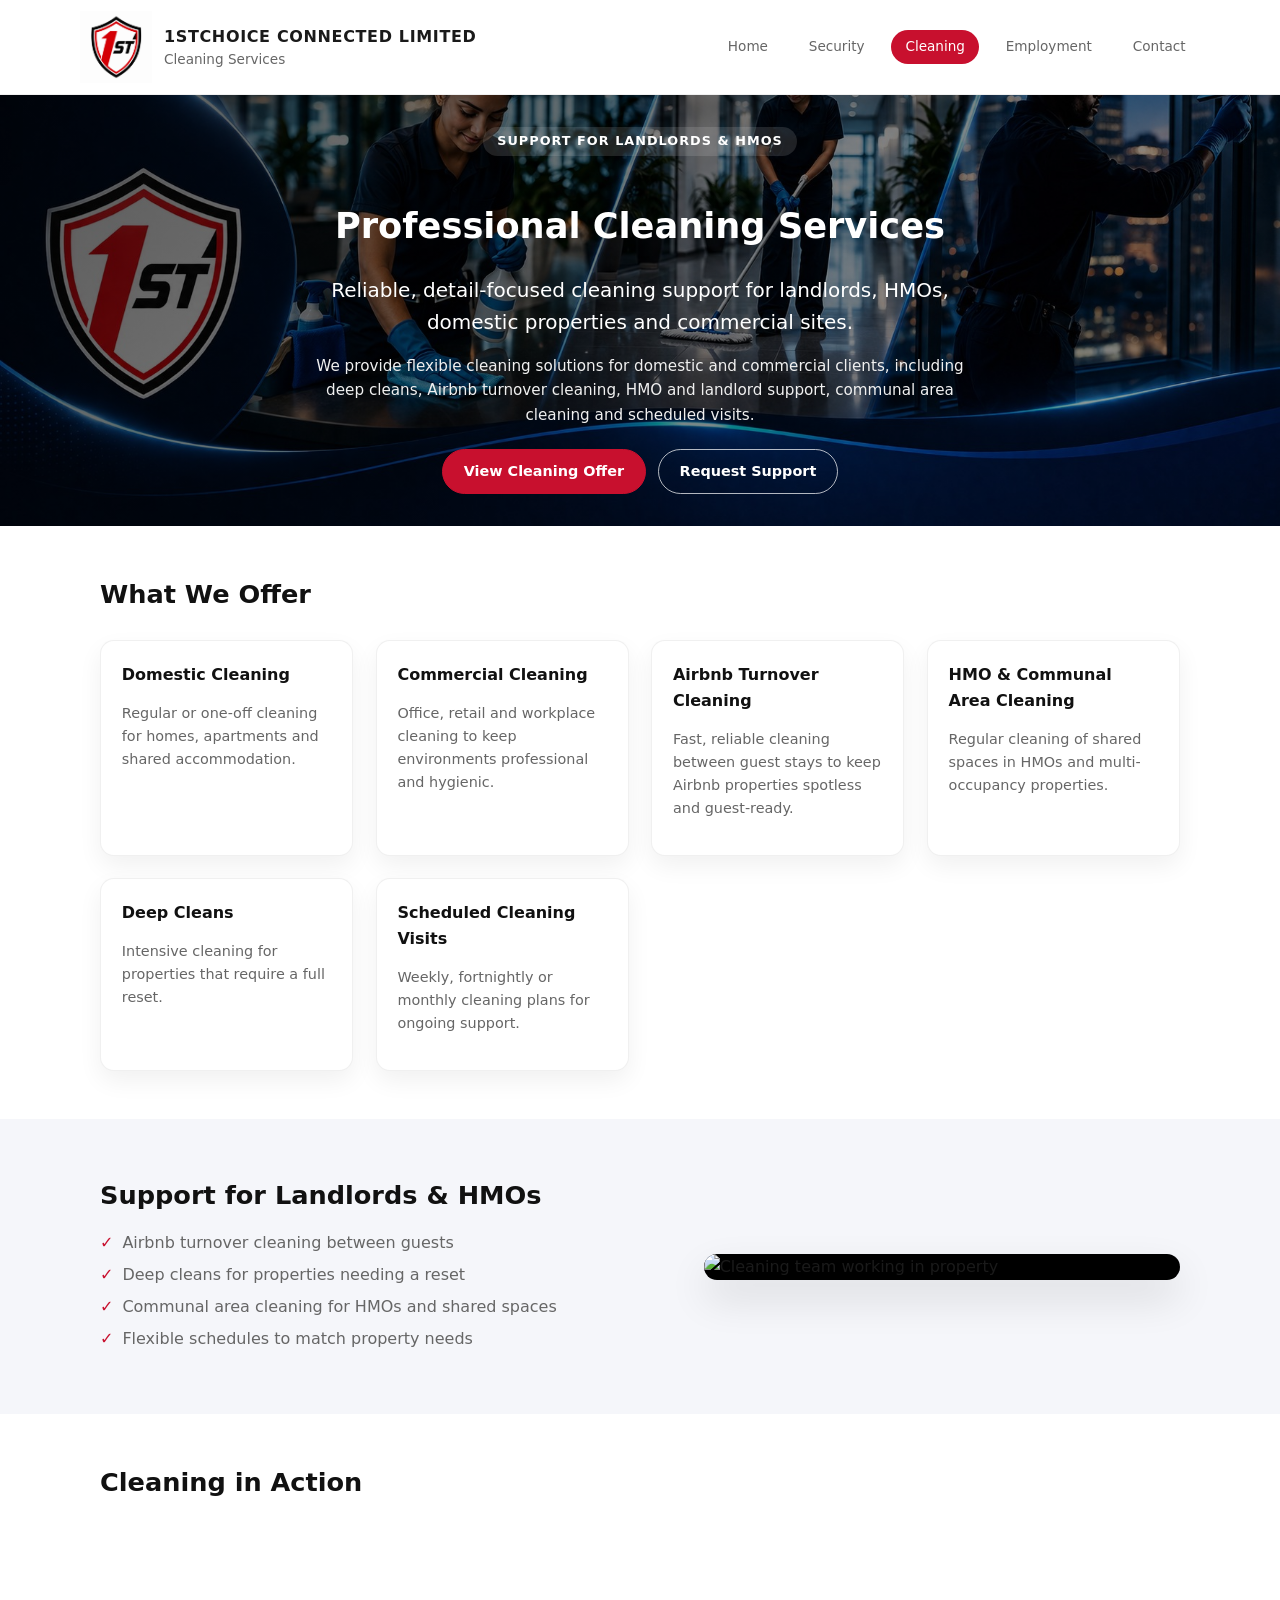
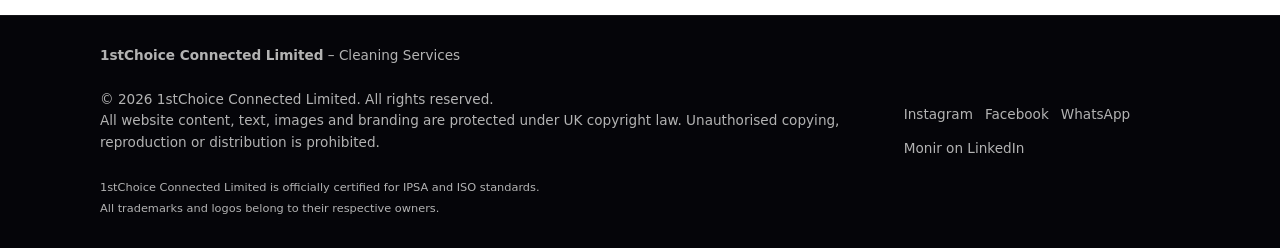
==== commit ac6ae92d: "Fix HTML formatting and update hero section" ====
--- a/cleaning.html
+++ b/cleaning.html
@@ -34,7 +34,7 @@
 </header>
 
 <!-- HERO BANNER -->
-<section class="hero-banner fade-in" style="background-image: url('assets/images/cleaning-hero.jpg');">
+<section class="hero-banner fade-in" style="background-image: url('assets/images/bn3.jpg');">
     <div class="hero-overlay"></div>
 
     <div class="hero-content">
--- a/assets/style.css
+++ b/assets/style.css
@@ -146,13 +146,37 @@
     position: relative;
     width: 100%;
     min-height: 380px;
-    background-image: url("assets/images/hero-main.jpg");
+    background-color: transparent !important; /* ⭐ FIX */
     background-size: cover;
     background-position: center;
+    background-repeat: no-repeat;
     display: flex;
     align-items: center;
     justify-content: center;
     color: #ffffff;
+}
+/* ============================
+   PAGE-SPECIFIC HERO BANNERS
+============================ */
+
+/* Home */
+.hero-home {
+    background-image: url("assets/images/bn1.jpg");
+}
+
+/* Security */
+.hero-security {
+    background-image: url("assets/images/bn2.jpg");
+}
+
+/* Cleaning */
+.hero-cleaning {
+    background-image: url("assets/images/bn3.jpg");
+}
+
+/* Employment */
+.hero-employment {
+    background-image: url("assets/images/bn4.jpg");
 }
 
 .hero-overlay {
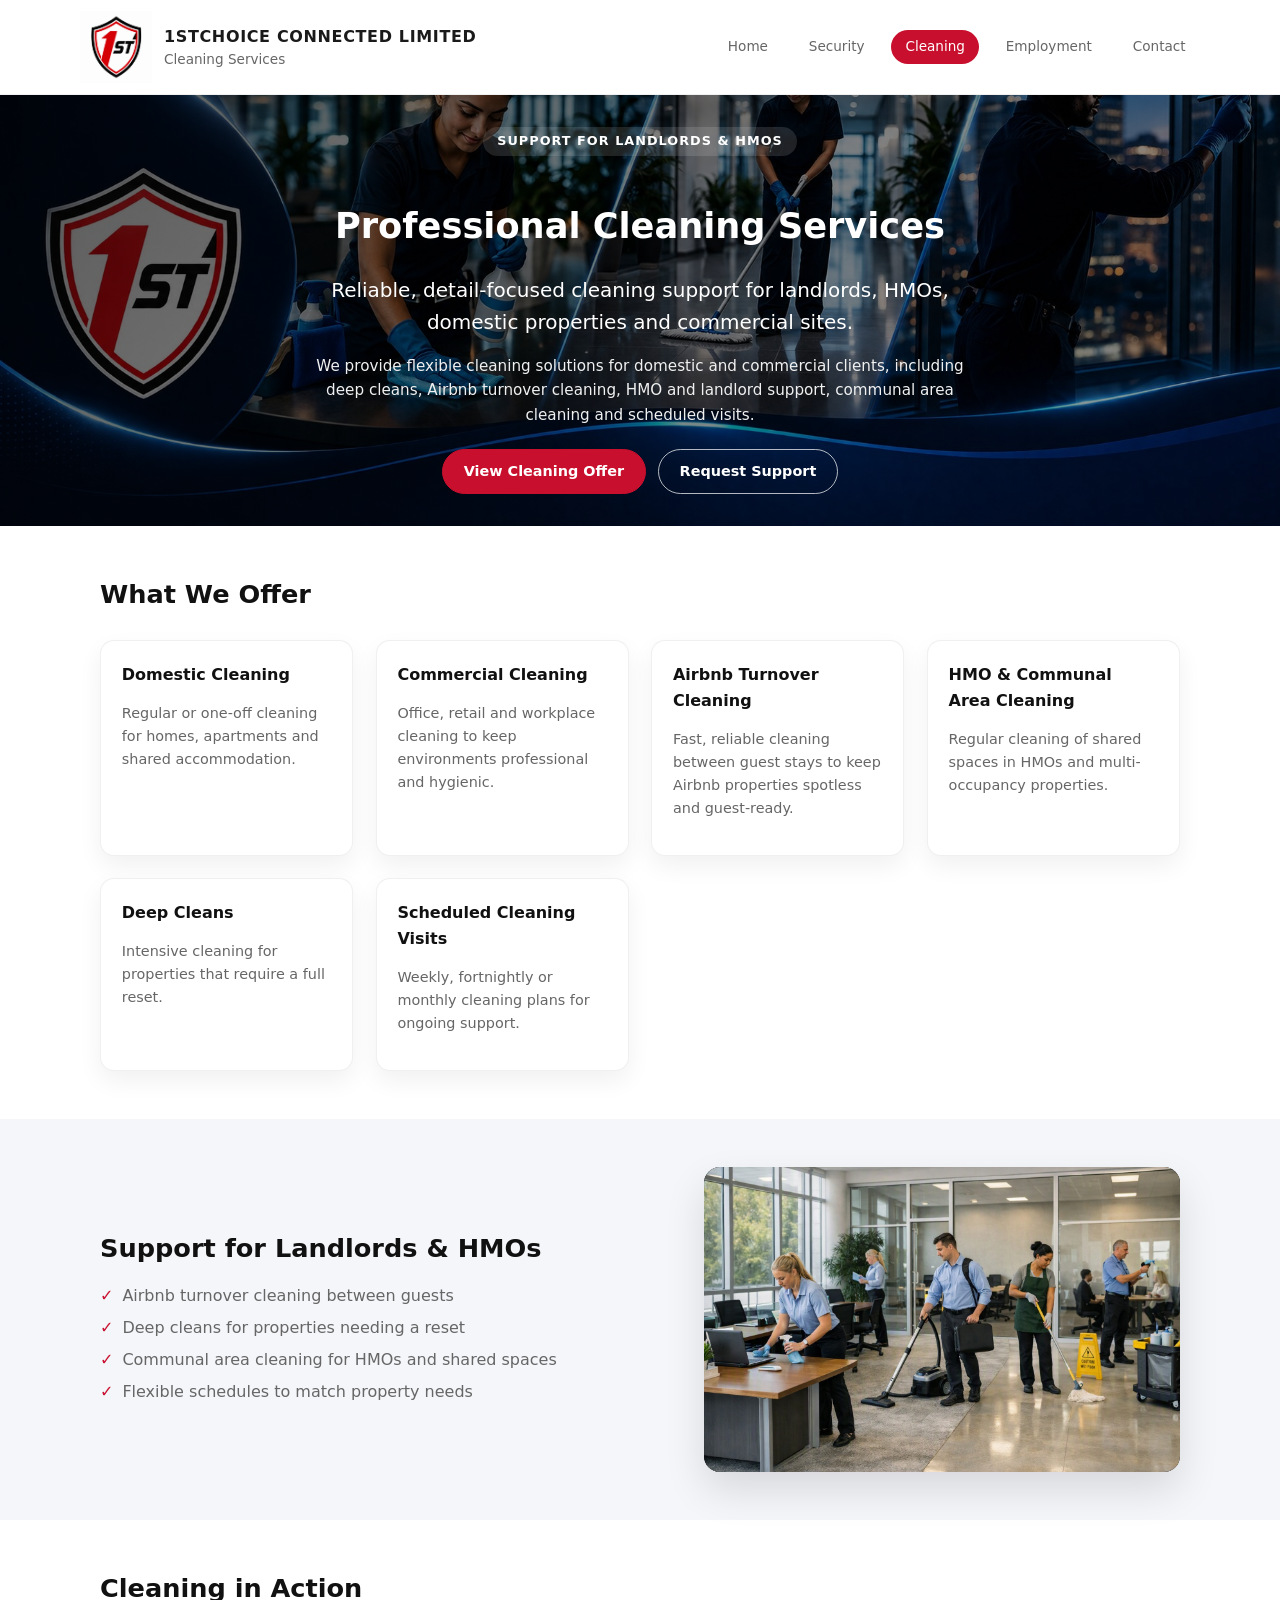
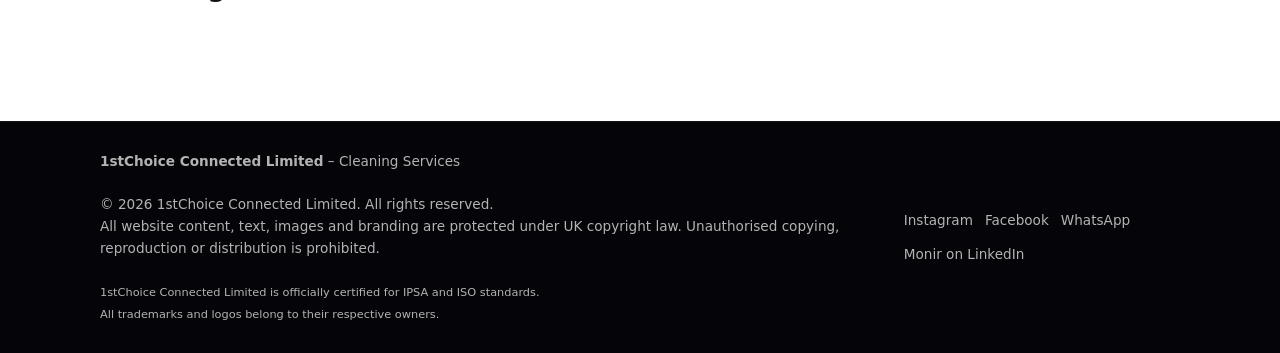
==== commit d33c5913: "Update cleaning.html" ====
--- a/cleaning.html
+++ b/cleaning.html
@@ -113,7 +113,7 @@
         </div>
 
         <div class="banner-image">
-            <img src="assets/images/cleaning-main.jpg" alt="Cleaning team working in property">
+            <img src="assets/images/cln.jpg" alt="Cleaning team working in property">
         </div>
     </div>
 </section>
--- a/assets/style.css
+++ b/assets/style.css
@@ -154,29 +154,6 @@
     align-items: center;
     justify-content: center;
     color: #ffffff;
-}
-/* ============================
-   PAGE-SPECIFIC HERO BANNERS
-============================ */
-
-/* Home */
-.hero-home {
-    background-image: url("assets/images/bn1.jpg");
-}
-
-/* Security */
-.hero-security {
-    background-image: url("assets/images/bn2.jpg");
-}
-
-/* Cleaning */
-.hero-cleaning {
-    background-image: url("assets/images/bn3.jpg");
-}
-
-/* Employment */
-.hero-employment {
-    background-image: url("assets/images/bn4.jpg");
 }
 
 .hero-overlay {
